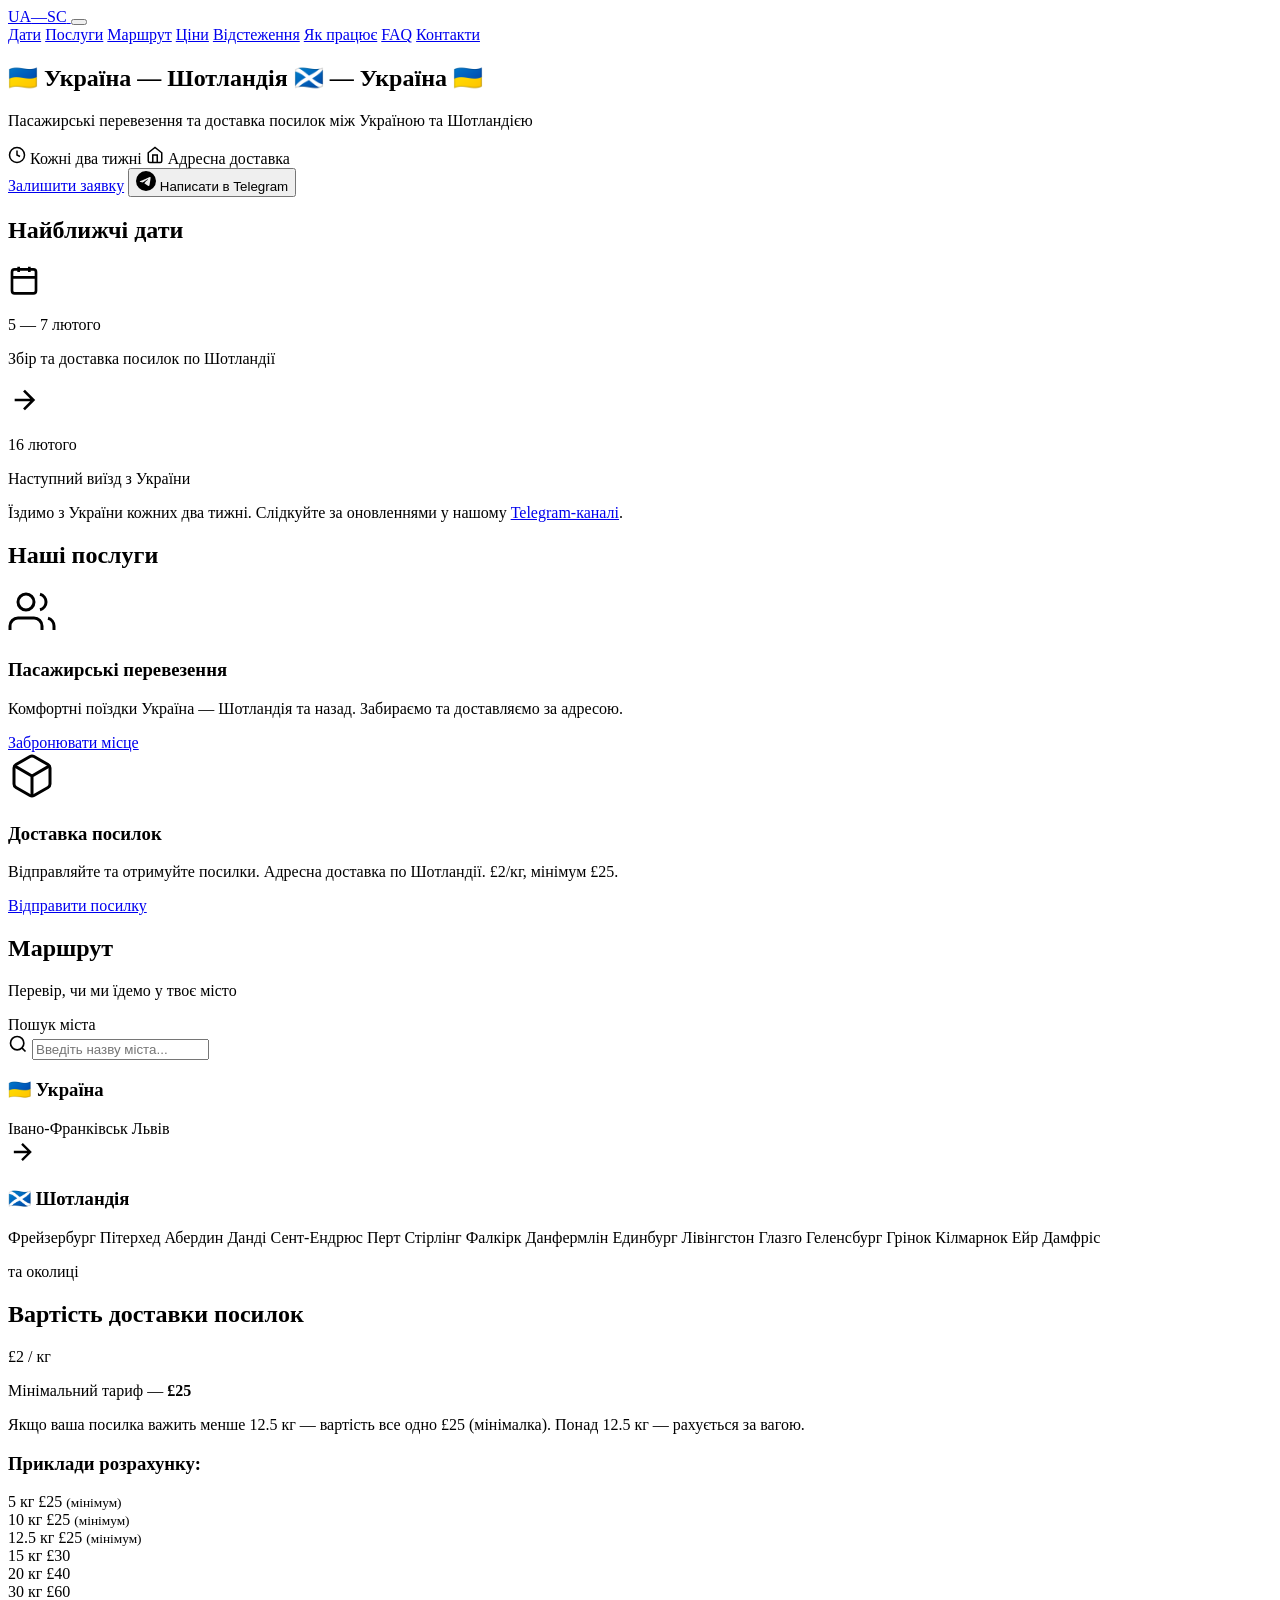
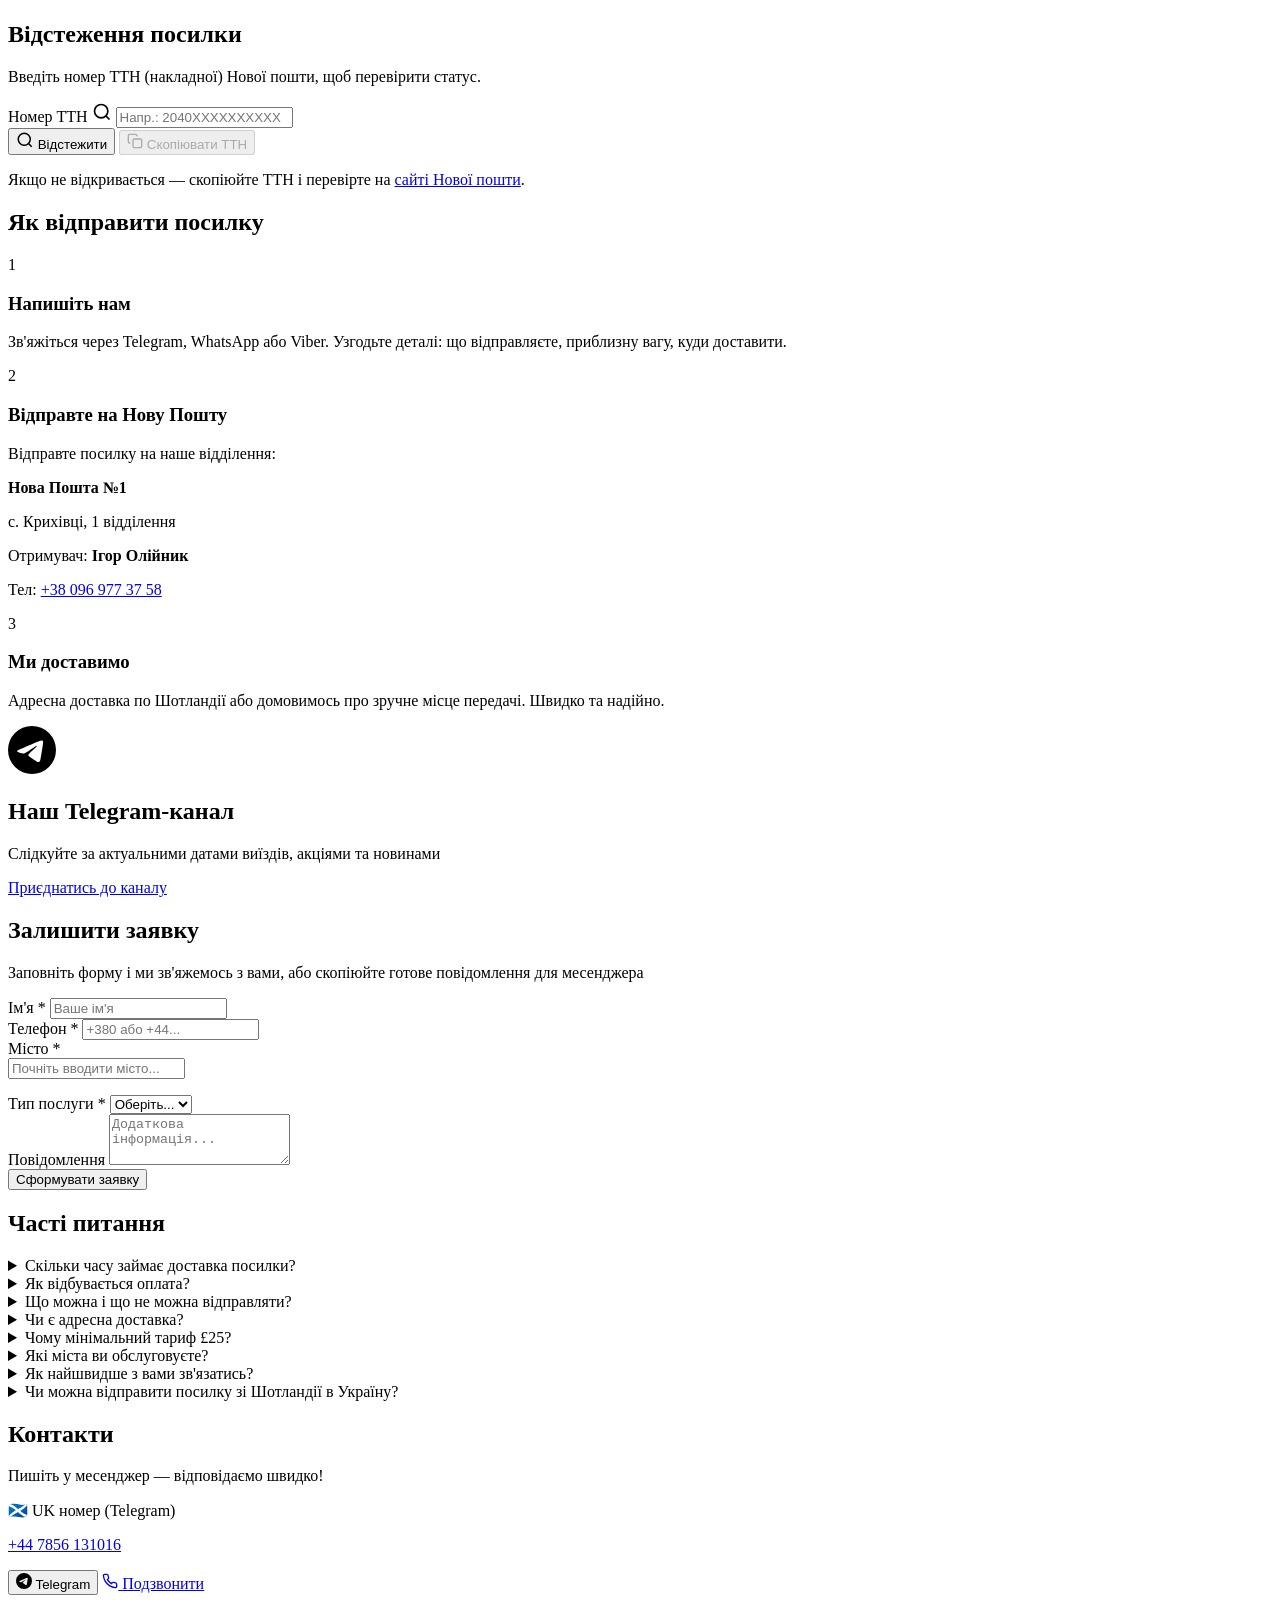
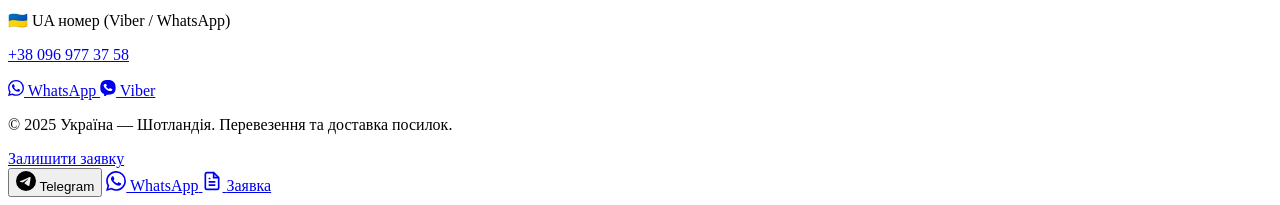
==== index.html @ 239f9739 "Update print statement from 'Hello' to 'Goodbye'" ====
<!DOCTYPE html>
<html lang="uk">
<head>
  <meta charset="UTF-8">
  <meta name="viewport" content="width=device-width, initial-scale=1.0">
  <title>Україна — Шотландія — Україна | Пасажирські перевезення та доставка посилок</title>
  <meta name="description" content="Пасажирські перевезення та доставка посилок Україна — Шотландія — Україна. Їздимо кожні два тижні. Адресна доставка. £2/кг.">
  <meta property="og:title" content="Україна — Шотландія — Україна | Перевезення та посилки">
  <meta property="og:description" content="Пасажирські перевезення та доставка посилок між Україною та Шотландією. Їздимо кожні два тижні.">
  <meta property="og:type" content="website">
  <meta property="og:locale" content="uk_UA">
  <link rel="stylesheet" href="style.css">
</head>
<body>

  <!-- ========== HEADER ========== -->
  <header class="header" id="header">
    <div class="container header__inner">
      <a href="#" class="header__logo" aria-label="На головну">
        <span class="logo-ua">UA</span><span class="logo-divider">—</span><span class="logo-sc">SC</span>
      </a>
      <button class="burger" id="burger" aria-label="Відкрити меню" aria-expanded="false">
        <span></span><span></span><span></span>
      </button>
      <nav class="header__nav" id="nav" aria-label="Головна навігація">
        <a href="#dates" class="nav-link">Дати</a>
        <a href="#services" class="nav-link">Послуги</a>
        <a href="#route" class="nav-link">Маршрут</a>
        <a href="#pricing" class="nav-link">Ціни</a>
        <a href="#tracking" class="nav-link">Відстеження</a>
        <a href="#how-it-works" class="nav-link">Як працює</a>
        <a href="#faq" class="nav-link">FAQ</a>
        <a href="#contacts" class="nav-link">Контакти</a>
      </nav>
    </div>
  </header>

  <main>
    <!-- ========== HERO ========== -->
    <section class="hero" id="hero">
      <div class="hero__bg-decor" aria-hidden="true"></div>
      <div class="container hero__inner">
        <h1 class="hero__title">
          <span class="flag-ua">&#127482;&#127462;</span> Україна —
          Шотландія <span class="flag-sc">&#127988;&#917607;&#917602;&#917619;&#917603;&#917620;&#917631;</span> —
          Україна <span class="flag-ua">&#127482;&#127462;</span>
        </h1>
        <p class="hero__subtitle">Пасажирські перевезення та доставка посилок між Україною та Шотландією</p>
        <div class="hero__badges">
          <span class="badge">
            <svg class="badge__icon" viewBox="0 0 24 24" width="18" height="18" fill="none" stroke="currentColor" stroke-width="2"><circle cx="12" cy="12" r="10"/><path d="M12 6v6l4 2"/></svg>
            Кожні два тижні
          </span>
          <span class="badge">
            <svg class="badge__icon" viewBox="0 0 24 24" width="18" height="18" fill="none" stroke="currentColor" stroke-width="2"><path d="M3 9l9-7 9 7v11a2 2 0 01-2 2H5a2 2 0 01-2-2z"/><path d="M9 22V12h6v10"/></svg>
            Адресна доставка
          </span>
        </div>
        <div class="hero__cta">
          <a href="#contact-form" class="btn btn--primary">Залишити заявку</a>
          <button class="btn btn--secondary" id="hero-telegram-btn" aria-label="Написати в Telegram">
            <svg viewBox="0 0 24 24" width="20" height="20" fill="currentColor"><path d="M11.944 0A12 12 0 000 12a12 12 0 0012 12 12 12 0 0012-12A12 12 0 0012 0h-.056zm4.962 7.224c.1-.002.321.023.465.14a.506.506 0 01.171.325c.016.093.036.306.02.472-.18 1.898-.962 6.502-1.36 8.627-.168.9-.499 1.201-.82 1.23-.696.065-1.225-.46-1.9-.902-1.056-.693-1.653-1.124-2.678-1.8-1.185-.78-.417-1.21.258-1.91.177-.184 3.247-2.977 3.307-3.23.007-.032.014-.15-.056-.212s-.174-.041-.249-.024c-.106.024-1.793 1.14-5.061 3.345-.479.33-.913.49-1.302.48-.428-.008-1.252-.241-1.865-.44-.752-.245-1.349-.374-1.297-.789.027-.216.325-.437.893-.663 3.498-1.524 5.83-2.529 6.998-3.014 3.332-1.386 4.025-1.627 4.476-1.635z"/></svg>
            Написати в Telegram
          </button>
        </div>
      </div>
    </section>

    <!-- ========== DATES ========== -->
    <section class="section dates" id="dates">
      <div class="container">
        <h2 class="section__title">Найближчі дати</h2>
        <div class="dates__grid">
          <div class="date-card date-card--accent">
            <div class="date-card__icon" aria-hidden="true">
              <svg viewBox="0 0 24 24" width="32" height="32" fill="none" stroke="currentColor" stroke-width="2"><rect x="3" y="4" width="18" height="18" rx="2"/><path d="M16 2v4M8 2v4M3 10h18"/></svg>
            </div>
            <p class="date-card__date">5 — 7 лютого</p>
            <p class="date-card__desc">Збір та доставка посилок по Шотландії</p>
          </div>
          <div class="date-card">
            <div class="date-card__icon" aria-hidden="true">
              <svg viewBox="0 0 24 24" width="32" height="32" fill="none" stroke="currentColor" stroke-width="2"><path d="M5 12h14M12 5l7 7-7 7"/></svg>
            </div>
            <p class="date-card__date">16 лютого</p>
            <p class="date-card__desc">Наступний виїзд з України</p>
          </div>
        </div>
        <p class="dates__note">Їздимо з України кожних два тижні. Слідкуйте за оновленнями у нашому <a href="https://t.me/+_nyDM-G5zQJlZDQ0" target="_blank" rel="noopener">Telegram-каналі</a>.</p>
      </div>
    </section>

    <!-- ========== SERVICES ========== -->
    <section class="section services" id="services">
      <div class="container">
        <h2 class="section__title">Наші послуги</h2>
        <div class="services__grid">
          <div class="service-card">
            <div class="service-card__icon" aria-hidden="true">
              <svg viewBox="0 0 24 24" width="48" height="48" fill="none" stroke="currentColor" stroke-width="1.5"><path d="M17 21v-2a4 4 0 00-4-4H5a4 4 0 00-4 4v2"/><circle cx="9" cy="7" r="4"/><path d="M23 21v-2a4 4 0 00-3-3.87M16 3.13a4 4 0 010 7.75"/></svg>
            </div>
            <h3 class="service-card__title">Пасажирські перевезення</h3>
            <p class="service-card__text">Комфортні поїздки Україна — Шотландія та назад. Забираємо та доставляємо за адресою.</p>
            <a href="#contact-form" class="btn btn--outline btn--small">Забронювати місце</a>
          </div>
          <div class="service-card">
            <div class="service-card__icon" aria-hidden="true">
              <svg viewBox="0 0 24 24" width="48" height="48" fill="none" stroke="currentColor" stroke-width="1.5"><path d="M21 16V8a2 2 0 00-1-1.73l-7-4a2 2 0 00-2 0l-7 4A2 2 0 003 8v8a2 2 0 001 1.73l7 4a2 2 0 002 0l7-4A2 2 0 0021 16z"/><path d="M3.27 6.96L12 12.01l8.73-5.05M12 22.08V12"/></svg>
            </div>
            <h3 class="service-card__title">Доставка посилок</h3>
            <p class="service-card__text">Відправляйте та отримуйте посилки. Адресна доставка по Шотландії. £2/кг, мінімум £25.</p>
            <a href="#contact-form" class="btn btn--outline btn--small">Відправити посилку</a>
          </div>
        </div>
      </div>
    </section>

    <!-- ========== ROUTE ========== -->
    <section class="section route" id="route">
      <div class="container">
        <h2 class="section__title">Маршрут</h2>
        <p class="section__subtitle">Перевір, чи ми їдемо у твоє місто</p>

        <div class="route__search">
          <label for="city-search" class="sr-only">Пошук міста</label>
          <div class="search-input-wrap">
            <svg class="search-icon" viewBox="0 0 24 24" width="20" height="20" fill="none" stroke="currentColor" stroke-width="2"><circle cx="11" cy="11" r="8"/><path d="M21 21l-4.35-4.35"/></svg>
            <input type="text" id="city-search" class="search-input" placeholder="Введіть назву міста..." autocomplete="off">
          </div>
          <p class="route__search-result" id="search-result" aria-live="polite"></p>
        </div>

        <div class="route__map">
          <div class="route__line" aria-hidden="true"></div>
          <div class="route__section">
            <h3 class="route__section-title">
              <span class="flag-ua">&#127482;&#127462;</span> Україна
            </h3>
            <div class="route__cities" id="cities-ua">
              <span class="city-tag" data-city="Івано-Франківськ">Івано-Франківськ</span>
              <span class="city-tag" data-city="Львів">Львів</span>
            </div>
          </div>
          <div class="route__arrow" aria-hidden="true">
            <svg viewBox="0 0 24 24" width="28" height="28" fill="none" stroke="currentColor" stroke-width="2"><path d="M5 12h14M12 5l7 7-7 7"/></svg>
          </div>
          <div class="route__section">
            <h3 class="route__section-title">
              <span class="flag-sc">&#127988;&#917607;&#917602;&#917619;&#917603;&#917620;&#917631;</span> Шотландія
            </h3>
            <div class="route__cities" id="cities-sc">
              <span class="city-tag" data-city="Фрейзербург">Фрейзербург</span>
              <span class="city-tag" data-city="Пітерхед">Пітерхед</span>
              <span class="city-tag" data-city="Абердин">Абердин</span>
              <span class="city-tag" data-city="Данді">Данді</span>
              <span class="city-tag" data-city="Сент-Ендрюс">Сент-Ендрюс</span>
              <span class="city-tag" data-city="Перт">Перт</span>
              <span class="city-tag" data-city="Стірлінг">Стірлінг</span>
              <span class="city-tag" data-city="Фалкірк">Фалкірк</span>
              <span class="city-tag" data-city="Данфермлін">Данфермлін</span>
              <span class="city-tag" data-city="Единбург">Единбург</span>
              <span class="city-tag" data-city="Лівінгстон">Лівінгстон</span>
              <span class="city-tag" data-city="Глазго">Глазго</span>
              <span class="city-tag" data-city="Геленсбург">Геленсбург</span>
              <span class="city-tag" data-city="Грінок">Грінок</span>
              <span class="city-tag" data-city="Кілмарнок">Кілмарнок</span>
              <span class="city-tag" data-city="Ейр">Ейр</span>
              <span class="city-tag" data-city="Дамфріс">Дамфріс</span>
            </div>
            <p class="route__note">та околиці</p>
          </div>
        </div>
      </div>
    </section>

    <!-- ========== PRICING ========== -->
    <section class="section pricing" id="pricing">
      <div class="container">
        <h2 class="section__title">Вартість доставки посилок</h2>
        <div class="pricing__card">
          <div class="pricing__main">
            <span class="pricing__value">£2</span>
            <span class="pricing__unit">/ кг</span>
          </div>
          <p class="pricing__min">Мінімальний тариф — <strong>£25</strong></p>
          <p class="pricing__explain">Якщо ваша посилка важить менше 12.5 кг — вартість все одно £25 (мінімалка). Понад 12.5 кг — рахується за вагою.</p>
          <div class="pricing__examples">
            <h3 class="pricing__examples-title">Приклади розрахунку:</h3>
            <div class="pricing__example">
              <span>5 кг</span>
              <span class="pricing__example-price">£25 <small>(мінімум)</small></span>
            </div>
            <div class="pricing__example">
              <span>10 кг</span>
              <span class="pricing__example-price">£25 <small>(мінімум)</small></span>
            </div>
            <div class="pricing__example">
              <span>12.5 кг</span>
              <span class="pricing__example-price">£25 <small>(мінімум)</small></span>
            </div>
            <div class="pricing__example">
              <span>15 кг</span>
              <span class="pricing__example-price">£30</span>
            </div>
            <div class="pricing__example">
              <span>20 кг</span>
              <span class="pricing__example-price">£40</span>
            </div>
            <div class="pricing__example">
              <span>30 кг</span>
              <span class="pricing__example-price">£60</span>
            </div>
          </div>
        </div>
      </div>
    </section>

    <!-- ========== TRACKING ========== -->
    <section class="section tracking" id="tracking">
      <div class="container">
        <h2 class="section__title">Відстеження посилки</h2>
        <p class="section__subtitle">Введіть номер ТТН (накладної) Нової пошти, щоб перевірити статус.</p>
        <div class="tracking-card">
          <div class="tracking-input-wrap">
            <label for="tracking-input" class="sr-only">Номер ТТН</label>
            <svg class="tracking-input-icon" viewBox="0 0 24 24" width="20" height="20" fill="none" stroke="currentColor" stroke-width="2"><circle cx="11" cy="11" r="8"/><path d="M21 21l-4.35-4.35"/></svg>
            <input type="text" id="tracking-input" class="tracking-input" placeholder="Напр.: 2040XXXXXXXXXX" autocomplete="off" inputmode="numeric">
          </div>
          <div class="tracking-actions">
            <button class="btn btn--primary" id="tracking-btn">
              <svg viewBox="0 0 24 24" width="18" height="18" fill="none" stroke="currentColor" stroke-width="2"><circle cx="11" cy="11" r="8"/><path d="M21 21l-4.35-4.35"/></svg>
              Відстежити
            </button>
            <button class="btn btn--secondary" id="tracking-copy-btn" disabled>
              <svg viewBox="0 0 24 24" width="16" height="16" fill="none" stroke="currentColor" stroke-width="2"><rect x="9" y="9" width="13" height="13" rx="2"/><path d="M5 15H4a2 2 0 01-2-2V4a2 2 0 012-2h9a2 2 0 012 2v1"/></svg>
              Скопіювати ТТН
            </button>
          </div>
          <p class="tracking-note">Якщо не відкривається — скопіюйте ТТН і перевірте на <a href="https://novaposhta.ua/tracking" target="_blank" rel="noopener">сайті Нової пошти</a>.</p>
        </div>
      </div>
    </section>

    <!-- ========== HOW IT WORKS ========== -->
    <section class="section how-it-works" id="how-it-works">
      <div class="container">
        <h2 class="section__title">Як відправити посилку</h2>
        <div class="steps">
          <div class="step">
            <div class="step__number" aria-hidden="true">1</div>
            <div class="step__content">
              <h3 class="step__title">Напишіть нам</h3>
              <p class="step__text">Зв'яжіться через Telegram, WhatsApp або Viber. Узгодьте деталі: що відправляєте, приблизну вагу, куди доставити.</p>
            </div>
          </div>
          <div class="step">
            <div class="step__number" aria-hidden="true">2</div>
            <div class="step__content">
              <h3 class="step__title">Відправте на Нову Пошту</h3>
              <p class="step__text">Відправте посилку на наше відділення:</p>
              <div class="np-card">
                <p><strong>Нова Пошта №1</strong></p>
                <p>с. Крихівці, 1 відділення</p>
                <p>Отримувач: <strong>Ігор Олійник</strong></p>
                <p>Тел: <a href="tel:+380969773758">+38 096 977 37 58</a></p>
              </div>
            </div>
          </div>
          <div class="step">
            <div class="step__number" aria-hidden="true">3</div>
            <div class="step__content">
              <h3 class="step__title">Ми доставимо</h3>
              <p class="step__text">Адресна доставка по Шотландії або домовимось про зручне місце передачі. Швидко та надійно.</p>
            </div>
          </div>
        </div>
      </div>
    </section>

    <!-- ========== TELEGRAM CHANNEL ========== -->
    <section class="section tg-channel" id="tg-channel">
      <div class="container">
        <div class="tg-channel__card">
          <svg viewBox="0 0 24 24" width="48" height="48" fill="currentColor" class="tg-channel__icon"><path d="M11.944 0A12 12 0 000 12a12 12 0 0012 12 12 12 0 0012-12A12 12 0 0012 0h-.056zm4.962 7.224c.1-.002.321.023.465.14a.506.506 0 01.171.325c.016.093.036.306.02.472-.18 1.898-.962 6.502-1.36 8.627-.168.9-.499 1.201-.82 1.23-.696.065-1.225-.46-1.9-.902-1.056-.693-1.653-1.124-2.678-1.8-1.185-.78-.417-1.21.258-1.91.177-.184 3.247-2.977 3.307-3.23.007-.032.014-.15-.056-.212s-.174-.041-.249-.024c-.106.024-1.793 1.14-5.061 3.345-.479.33-.913.49-1.302.48-.428-.008-1.252-.241-1.865-.44-.752-.245-1.349-.374-1.297-.789.027-.216.325-.437.893-.663 3.498-1.524 5.83-2.529 6.998-3.014 3.332-1.386 4.025-1.627 4.476-1.635z"/></svg>
          <h2 class="tg-channel__title">Наш Telegram-канал</h2>
          <p class="tg-channel__text">Слідкуйте за актуальними датами виїздів, акціями та новинами</p>
          <a href="https://t.me/+_nyDM-G5zQJlZDQ0" target="_blank" rel="noopener" class="btn btn--primary">
            Приєднатись до каналу
          </a>
        </div>
      </div>
    </section>

    <!-- ========== CONTACT FORM ========== -->
    <section class="section contact-form-section" id="contact-form">
      <div class="container">
        <h2 class="section__title">Залишити заявку</h2>
        <p class="section__subtitle">Заповніть форму і ми зв'яжемось з вами, або скопіюйте готове повідомлення для месенджера</p>
        <form class="form" id="application-form" novalidate>
          <div class="form__group">
            <label for="form-name" class="form__label">Ім'я <span class="req">*</span></label>
            <input type="text" id="form-name" name="name" class="form__input" required placeholder="Ваше ім'я">
          </div>
          <div class="form__group">
            <label for="form-phone" class="form__label">Телефон <span class="req">*</span></label>
            <input type="tel" id="form-phone" name="phone" class="form__input" required placeholder="+380 або +44..." minlength="8">
          </div>
          <div class="form__group">
            <label for="form-city" class="form__label">Місто <span class="req">*</span></label>
            <div class="autocomplete-wrap">
              <input type="text" id="form-city" name="city" class="form__input" required placeholder="Почніть вводити місто..." autocomplete="off">
              <ul class="autocomplete-list" id="city-autocomplete" role="listbox"></ul>
            </div>
          </div>
          <div class="form__group">
            <label for="form-type" class="form__label">Тип послуги <span class="req">*</span></label>
            <select id="form-type" name="type" class="form__input form__select" required>
              <option value="">Оберіть...</option>
              <option value="passenger">Пасажир</option>
              <option value="parcel">Посилка</option>
            </select>
          </div>
          <div class="form__group form__group--weight" id="weight-group" hidden>
            <label for="form-weight" class="form__label">Орієнтовна вага (кг) <span class="req">*</span></label>
            <input type="number" id="form-weight" name="weight" class="form__input" placeholder="напр. 10" min="0.1" step="0.1">
          </div>
          <div class="form__group form__group--full">
            <label for="form-message" class="form__label">Повідомлення</label>
            <textarea id="form-message" name="message" class="form__input form__textarea" rows="3" placeholder="Додаткова інформація..."></textarea>
          </div>
          <button type="submit" class="btn btn--primary btn--full">Сформувати заявку</button>
        </form>
      </div>
    </section>

    <!-- ========== FAQ ========== -->
    <section class="section faq" id="faq">
      <div class="container">
        <h2 class="section__title">Часті питання</h2>
        <div class="faq__list">
          <details class="faq__item">
            <summary class="faq__question">Скільки часу займає доставка посилки?</summary>
            <p class="faq__answer">Зазвичай 3–5 днів з моменту виїзду з України. Точні терміни залежать від маршруту та логістики. Слідкуйте за датами виїздів у нашому Telegram-каналі.</p>
          </details>
          <details class="faq__item">
            <summary class="faq__question">Як відбувається оплата?</summary>
            <p class="faq__answer">Оплата при отриманні посилки або за домовленістю. Приймаємо готівку (£ або ₴) та переказ на карту. Деталі обговорюються індивідуально.</p>
          </details>
          <details class="faq__item">
            <summary class="faq__question">Що можна і що не можна відправляти?</summary>
            <p class="faq__answer">Можна: одяг, продукти (крім швидкопсувних), техніку, документи, ліки (з рецептом), побутові речі. Не можна: рідини у великих об'ємах, небезпечні речовини, зброю, нелегальні товари.</p>
          </details>
          <details class="faq__item">
            <summary class="faq__question">Чи є адресна доставка?</summary>
            <p class="faq__answer">Так! Доставляємо посилки за адресою по всій Шотландії відповідно до нашого маршруту. Також можемо домовитись про зручне місце передачі.</p>
          </details>
          <details class="faq__item">
            <summary class="faq__question">Чому мінімальний тариф £25?</summary>
            <p class="faq__answer">Мінімальний тариф £25 покриває базові витрати на перевезення незалежно від ваги. Якщо ваша посилка важить понад 12.5 кг — ціна рахується за вагою (£2/кг), і мінімалка вже не діє.</p>
          </details>
          <details class="faq__item">
            <summary class="faq__question">Які міста ви обслуговуєте?</summary>
            <p class="faq__answer">В Україні: Івано-Франківськ, Львів. В Шотландії: від Фрейзербурга та Абердина до Глазго, Единбурга, Дамфріса та околиць. Повний список — у розділі "Маршрут" вище.</p>
          </details>
          <details class="faq__item">
            <summary class="faq__question">Як найшвидше з вами зв'язатись?</summary>
            <p class="faq__answer">Найшвидше — написати в Telegram або WhatsApp. Ми відповідаємо протягом кількох годин, зазвичай значно швидше. Номери вказані у розділі "Контакти".</p>
          </details>
          <details class="faq__item">
            <summary class="faq__question">Чи можна відправити посилку зі Шотландії в Україну?</summary>
            <p class="faq__answer">Так, ми возимо посилки в обидва напрямки: Україна → Шотландія та Шотландія → Україна. Тарифи однакові.</p>
          </details>
        </div>
      </div>
    </section>

    <!-- ========== CONTACTS ========== -->
    <section class="section contacts" id="contacts">
      <div class="container">
        <h2 class="section__title">Контакти</h2>
        <p class="contacts__note">Пишіть у месенджер — відповідаємо швидко!</p>
        <div class="contacts__grid">
          <div class="contact-card">
            <p class="contact-card__label">&#127988;&#917607;&#917602;&#917619;&#917603;&#917620;&#917631; UK номер (Telegram)</p>
            <p class="contact-card__value"><a href="tel:+447856131016">+44 7856 131016</a></p>
            <div class="contact-card__actions">
              <button class="btn btn--small btn--primary" id="contact-tg-btn" aria-label="Написати в Telegram UK">
                <svg viewBox="0 0 24 24" width="16" height="16" fill="currentColor"><path d="M11.944 0A12 12 0 000 12a12 12 0 0012 12 12 12 0 0012-12A12 12 0 0012 0h-.056zm4.962 7.224c.1-.002.321.023.465.14a.506.506 0 01.171.325c.016.093.036.306.02.472-.18 1.898-.962 6.502-1.36 8.627-.168.9-.499 1.201-.82 1.23-.696.065-1.225-.46-1.9-.902-1.056-.693-1.653-1.124-2.678-1.8-1.185-.78-.417-1.21.258-1.91.177-.184 3.247-2.977 3.307-3.23.007-.032.014-.15-.056-.212s-.174-.041-.249-.024c-.106.024-1.793 1.14-5.061 3.345-.479.33-.913.49-1.302.48-.428-.008-1.252-.241-1.865-.44-.752-.245-1.349-.374-1.297-.789.027-.216.325-.437.893-.663 3.498-1.524 5.83-2.529 6.998-3.014 3.332-1.386 4.025-1.627 4.476-1.635z"/></svg>
                Telegram
              </button>
              <a href="tel:+447856131016" class="btn btn--small btn--outline" aria-label="Подзвонити на UK номер">
                <svg viewBox="0 0 24 24" width="16" height="16" fill="none" stroke="currentColor" stroke-width="2"><path d="M22 16.92v3a2 2 0 01-2.18 2 19.79 19.79 0 01-8.63-3.07 19.5 19.5 0 01-6-6 19.79 19.79 0 01-3.07-8.67A2 2 0 014.11 2h3a2 2 0 012 1.72c.127.96.361 1.903.7 2.81a2 2 0 01-.45 2.11L8.09 9.91a16 16 0 006 6l1.27-1.27a2 2 0 012.11-.45c.907.339 1.85.573 2.81.7A2 2 0 0122 16.92z"/></svg>
                Подзвонити
              </a>
            </div>
          </div>
          <div class="contact-card">
            <p class="contact-card__label">&#127482;&#127462; UA номер (Viber / WhatsApp)</p>
            <p class="contact-card__value"><a href="tel:+380969773758">+38 096 977 37 58</a></p>
            <div class="contact-card__actions">
              <a href="https://wa.me/380969773758" target="_blank" rel="noopener" class="btn btn--small btn--whatsapp" aria-label="Написати в WhatsApp">
                <svg viewBox="0 0 24 24" width="16" height="16" fill="currentColor"><path d="M17.472 14.382c-.297-.149-1.758-.867-2.03-.967-.273-.099-.471-.148-.67.15-.197.297-.767.966-.94 1.164-.173.199-.347.223-.644.075-.297-.15-1.255-.463-2.39-1.475-.883-.788-1.48-1.761-1.653-2.059-.173-.297-.018-.458.13-.606.134-.133.298-.347.446-.52.149-.174.198-.298.298-.497.099-.198.05-.371-.025-.52-.075-.149-.669-1.612-.916-2.207-.242-.579-.487-.5-.669-.51-.173-.008-.371-.01-.57-.01-.198 0-.52.074-.792.372-.272.297-1.04 1.016-1.04 2.479 0 1.462 1.065 2.875 1.213 3.074.149.198 2.096 3.2 5.077 4.487.709.306 1.262.489 1.694.625.712.227 1.36.195 1.871.118.571-.085 1.758-.719 2.006-1.413.248-.694.248-1.289.173-1.413-.074-.124-.272-.198-.57-.347m-5.421 7.403h-.004a9.87 9.87 0 01-5.031-1.378l-.361-.214-3.741.982.998-3.648-.235-.374a9.86 9.86 0 01-1.51-5.26c.001-5.45 4.436-9.884 9.888-9.884 2.64 0 5.122 1.03 6.988 2.898a9.825 9.825 0 012.893 6.994c-.003 5.45-4.437 9.884-9.885 9.884m8.413-18.297A11.815 11.815 0 0012.05 0C5.495 0 .16 5.335.157 11.892c0 2.096.547 4.142 1.588 5.945L.057 24l6.305-1.654a11.882 11.882 0 005.683 1.448h.005c6.554 0 11.89-5.335 11.893-11.893a11.821 11.821 0 00-3.48-8.413z"/></svg>
                WhatsApp
              </a>
              <a href="viber://chat?number=%2B380969773758" class="btn btn--small btn--viber" aria-label="Написати в Viber">
                <svg viewBox="0 0 24 24" width="16" height="16" fill="currentColor"><path d="M11.4 0C9.473.028 5.333.344 3.02 2.467 1.302 4.187.541 6.826.453 10.096c-.088 3.27-.198 9.404 5.737 11.046l.007.001v2.555s-.037.975.606 1.174c.777.242 1.234-.5 1.976-1.298.407-.437.968-1.08 1.392-1.57 3.837.323 6.786-.415 7.124-.528.78-.26 5.19-.818 5.907-6.68.74-6.036-.36-9.835-2.34-11.568l-.002-.002C19.558.876 15.27-.016 11.4 0zM7.734 5.61a1.727 1.727 0 011.219.442l.006.005c.374.377.726.775 1.054 1.192.336.43.372.86.06 1.26l-.727.74c-.327.337-.26.672-.06.982 0 0 .654 1.137 1.525 1.955.87.818 1.807 1.285 1.807 1.285.31.2.643.268.98-.06 0 0 .47-.512.94-1.035.267-.298.605-.355 1.024-.163 0 0 1.164.543 1.738.855.574.312 1.068.571 1.14.735.096.248.096 1.17-.465 1.822-.385.38-.833.664-1.32.833-.27.108-.596.188-.95.214-1.143.084-2.69-.326-4.552-1.458-1.31-.778-2.373-1.76-3.2-2.583-.448-.453-.835-.905-1.166-1.34-.698-.94-1.156-1.858-1.255-2.736-.063-.497.025-.954.27-1.371.262-.36.615-.605.97-.81.24-.14.506-.224.756-.224l.205.01z"/></svg>
                Viber
              </a>
            </div>
          </div>
        </div>
      </div>
    </section>
  </main>

  <!-- ========== FOOTER ========== -->
  <footer class="footer">
    <div class="container footer__inner">
      <p class="footer__copy">&copy; 2025 Україна — Шотландія. Перевезення та доставка посилок.</p>
      <div class="footer__cta">
        <a href="#contact-form" class="btn btn--small btn--primary">Залишити заявку</a>
      </div>
    </div>
  </footer>

  <!-- ========== STICKY MOBILE BAR ========== -->
  <div class="sticky-bar" id="sticky-bar">
    <button class="sticky-bar__btn sticky-bar__btn--tg" id="sticky-tg-btn" aria-label="Telegram">
      <svg viewBox="0 0 24 24" width="20" height="20" fill="currentColor"><path d="M11.944 0A12 12 0 000 12a12 12 0 0012 12 12 12 0 0012-12A12 12 0 0012 0h-.056zm4.962 7.224c.1-.002.321.023.465.14a.506.506 0 01.171.325c.016.093.036.306.02.472-.18 1.898-.962 6.502-1.36 8.627-.168.9-.499 1.201-.82 1.23-.696.065-1.225-.46-1.9-.902-1.056-.693-1.653-1.124-2.678-1.8-1.185-.78-.417-1.21.258-1.91.177-.184 3.247-2.977 3.307-3.23.007-.032.014-.15-.056-.212s-.174-.041-.249-.024c-.106.024-1.793 1.14-5.061 3.345-.479.33-.913.49-1.302.48-.428-.008-1.252-.241-1.865-.44-.752-.245-1.349-.374-1.297-.789.027-.216.325-.437.893-.663 3.498-1.524 5.83-2.529 6.998-3.014 3.332-1.386 4.025-1.627 4.476-1.635z"/></svg>
      <span>Telegram</span>
    </button>
    <a href="https://wa.me/380969773758" target="_blank" rel="noopener" class="sticky-bar__btn sticky-bar__btn--wa" aria-label="WhatsApp">
      <svg viewBox="0 0 24 24" width="20" height="20" fill="currentColor"><path d="M17.472 14.382c-.297-.149-1.758-.867-2.03-.967-.273-.099-.471-.148-.67.15-.197.297-.767.966-.94 1.164-.173.199-.347.223-.644.075-.297-.15-1.255-.463-2.39-1.475-.883-.788-1.48-1.761-1.653-2.059-.173-.297-.018-.458.13-.606.134-.133.298-.347.446-.52.149-.174.198-.298.298-.497.099-.198.05-.371-.025-.52-.075-.149-.669-1.612-.916-2.207-.242-.579-.487-.5-.669-.51-.173-.008-.371-.01-.57-.01-.198 0-.52.074-.792.372-.272.297-1.04 1.016-1.04 2.479 0 1.462 1.065 2.875 1.213 3.074.149.198 2.096 3.2 5.077 4.487.709.306 1.262.489 1.694.625.712.227 1.36.195 1.871.118.571-.085 1.758-.719 2.006-1.413.248-.694.248-1.289.173-1.413-.074-.124-.272-.198-.57-.347m-5.421 7.403h-.004a9.87 9.87 0 01-5.031-1.378l-.361-.214-3.741.982.998-3.648-.235-.374a9.86 9.86 0 01-1.51-5.26c.001-5.45 4.436-9.884 9.888-9.884 2.64 0 5.122 1.03 6.988 2.898a9.825 9.825 0 012.893 6.994c-.003 5.45-4.437 9.884-9.885 9.884m8.413-18.297A11.815 11.815 0 0012.05 0C5.495 0 .16 5.335.157 11.892c0 2.096.547 4.142 1.588 5.945L.057 24l6.305-1.654a11.882 11.882 0 005.683 1.448h.005c6.554 0 11.89-5.335 11.893-11.893a11.821 11.821 0 00-3.48-8.413z"/></svg>
      <span>WhatsApp</span>
    </a>
    <a href="#contact-form" class="sticky-bar__btn sticky-bar__btn--form" aria-label="Залишити заявку">
      <svg viewBox="0 0 24 24" width="20" height="20" fill="none" stroke="currentColor" stroke-width="2"><path d="M14 2H6a2 2 0 00-2 2v16a2 2 0 002 2h12a2 2 0 002-2V8z"/><path d="M14 2v6h6M16 13H8M16 17H8M10 9H8"/></svg>
      <span>Заявка</span>
    </a>
  </div>

  <!-- ========== TOAST ========== -->
  <div class="toast" id="toast" role="alert" aria-live="assertive"></div>

  <!-- ========== MODAL ========== -->
  <div class="modal-overlay" id="modal-overlay" hidden>
    <div class="modal" role="dialog" aria-modal="true" aria-labelledby="modal-title">
      <button class="modal__close" id="modal-close" aria-label="Закрити">&times;</button>
      <h3 class="modal__title" id="modal-title">Ваша заявка готова!</h3>
      <p class="modal__subtitle">Скопіюйте текст і відправте нам у месенджер:</p>
      <div class="modal__message" id="modal-message"></div>
      <div class="modal__actions">
        <button class="btn btn--primary" id="modal-copy-btn">
          <svg viewBox="0 0 24 24" width="16" height="16" fill="none" stroke="currentColor" stroke-width="2"><rect x="9" y="9" width="13" height="13" rx="2"/><path d="M5 15H4a2 2 0 01-2-2V4a2 2 0 012-2h9a2 2 0 012 2v1"/></svg>
          Скопіювати повідомлення
        </button>
        <a href="#" class="btn btn--small btn--primary" id="modal-tg-link" target="_blank" rel="noopener">Відкрити Telegram</a>
        <a href="#" class="btn btn--small btn--whatsapp" id="modal-wa-link" target="_blank" rel="noopener">Відкрити WhatsApp</a>
      </div>
    </div>
  </div>

  <script src="app.js"></script>
</body>
</html>
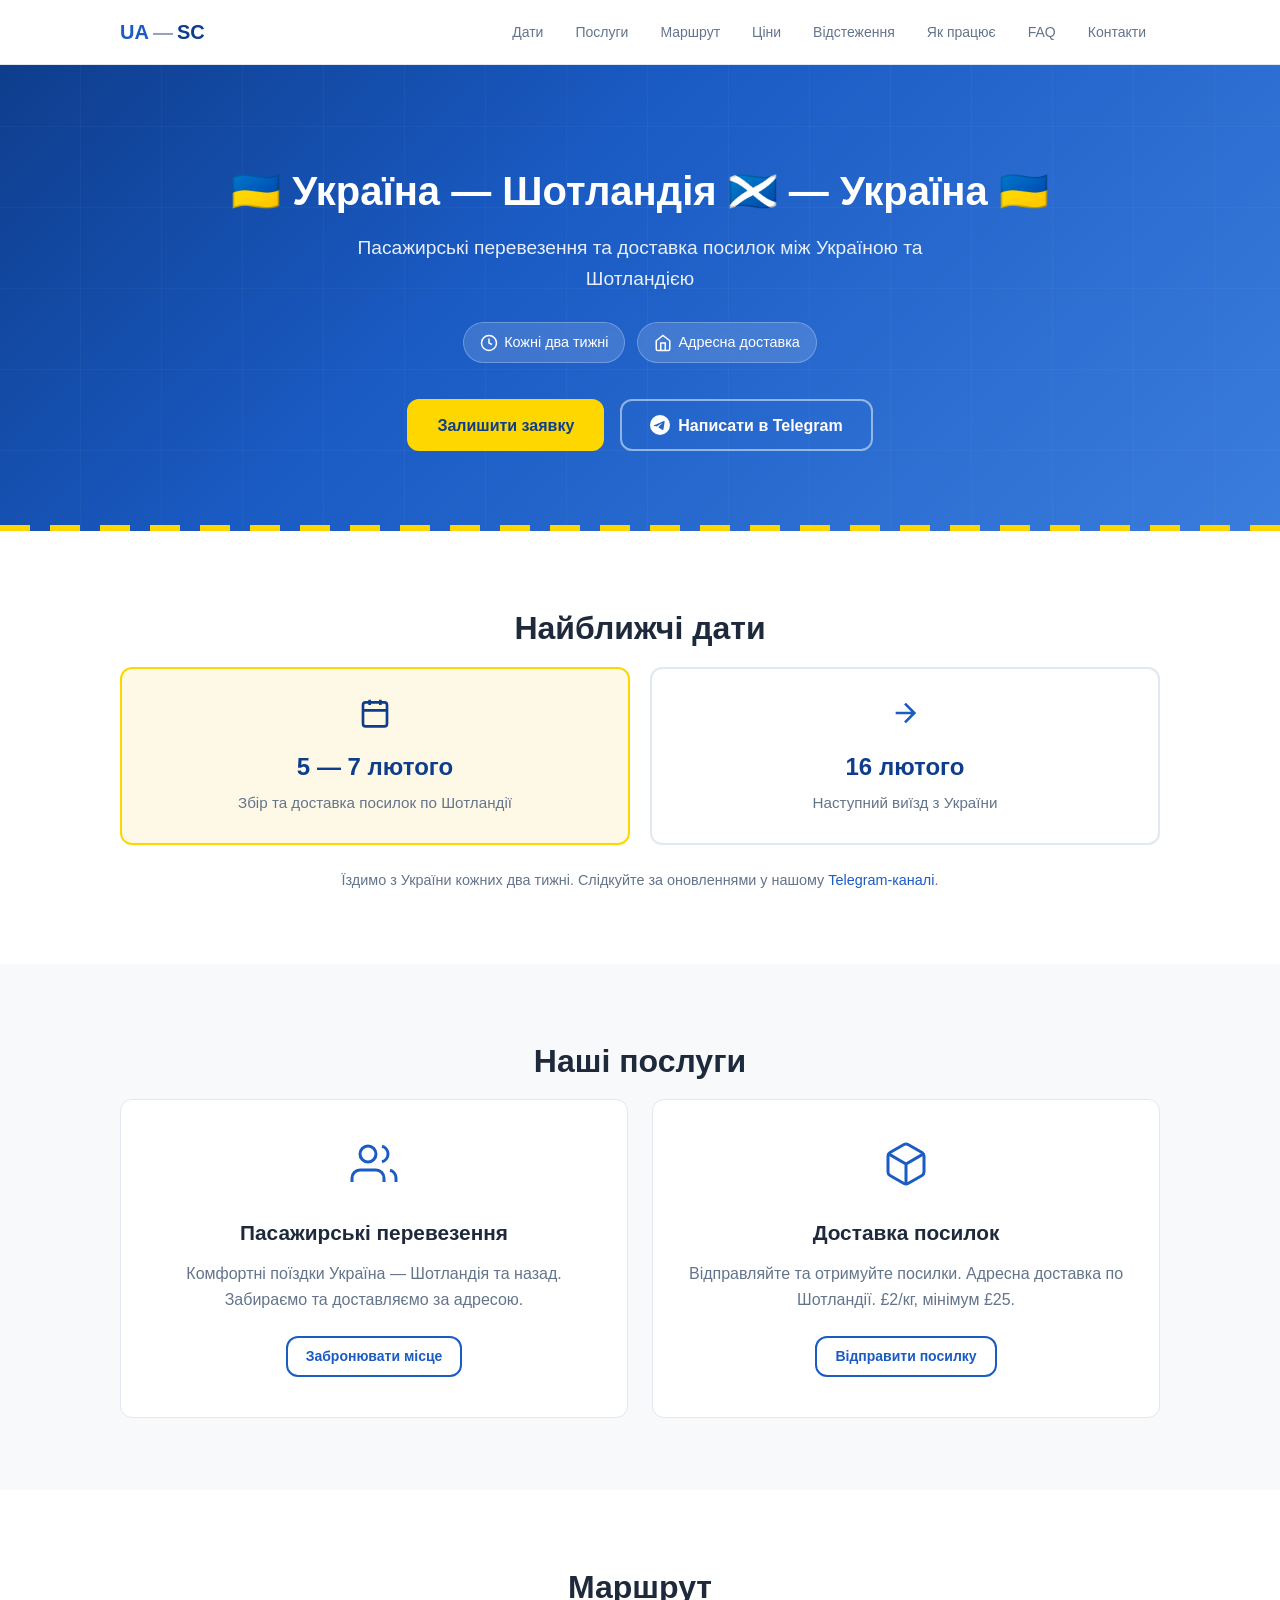
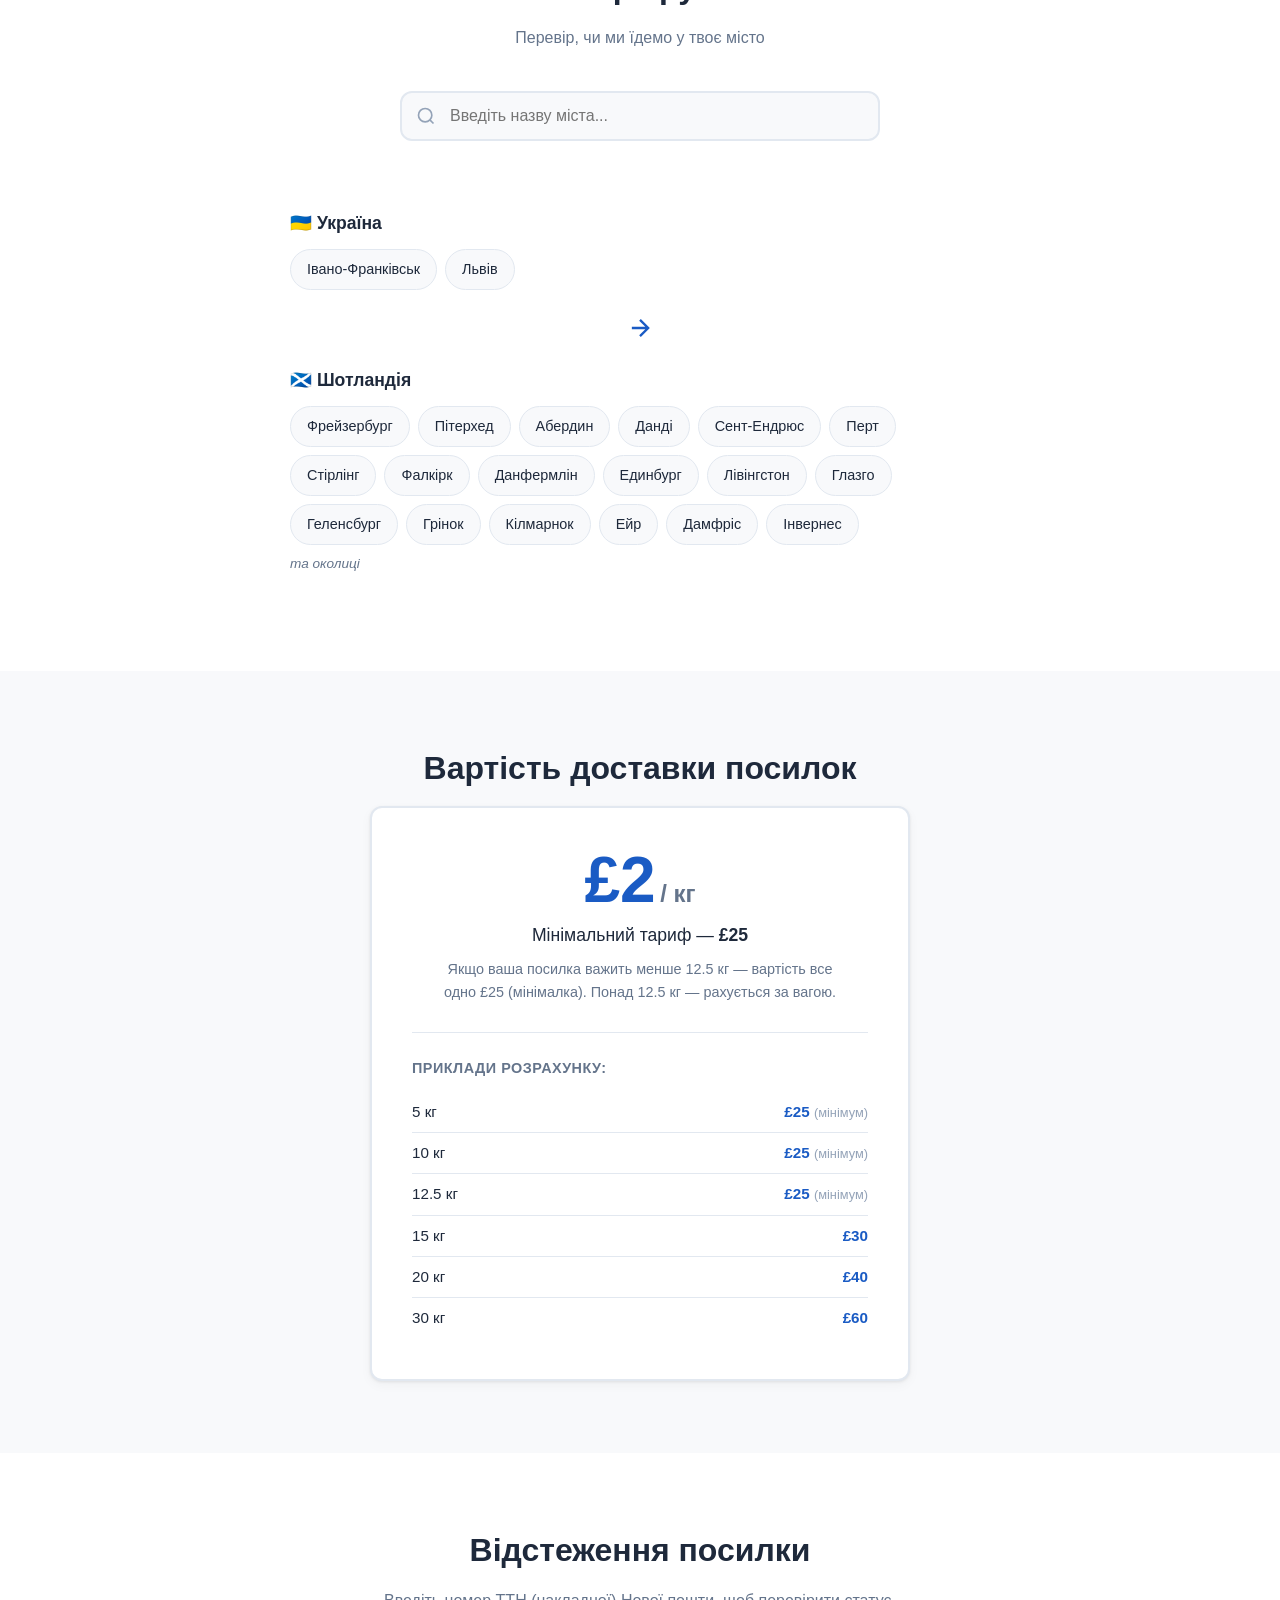
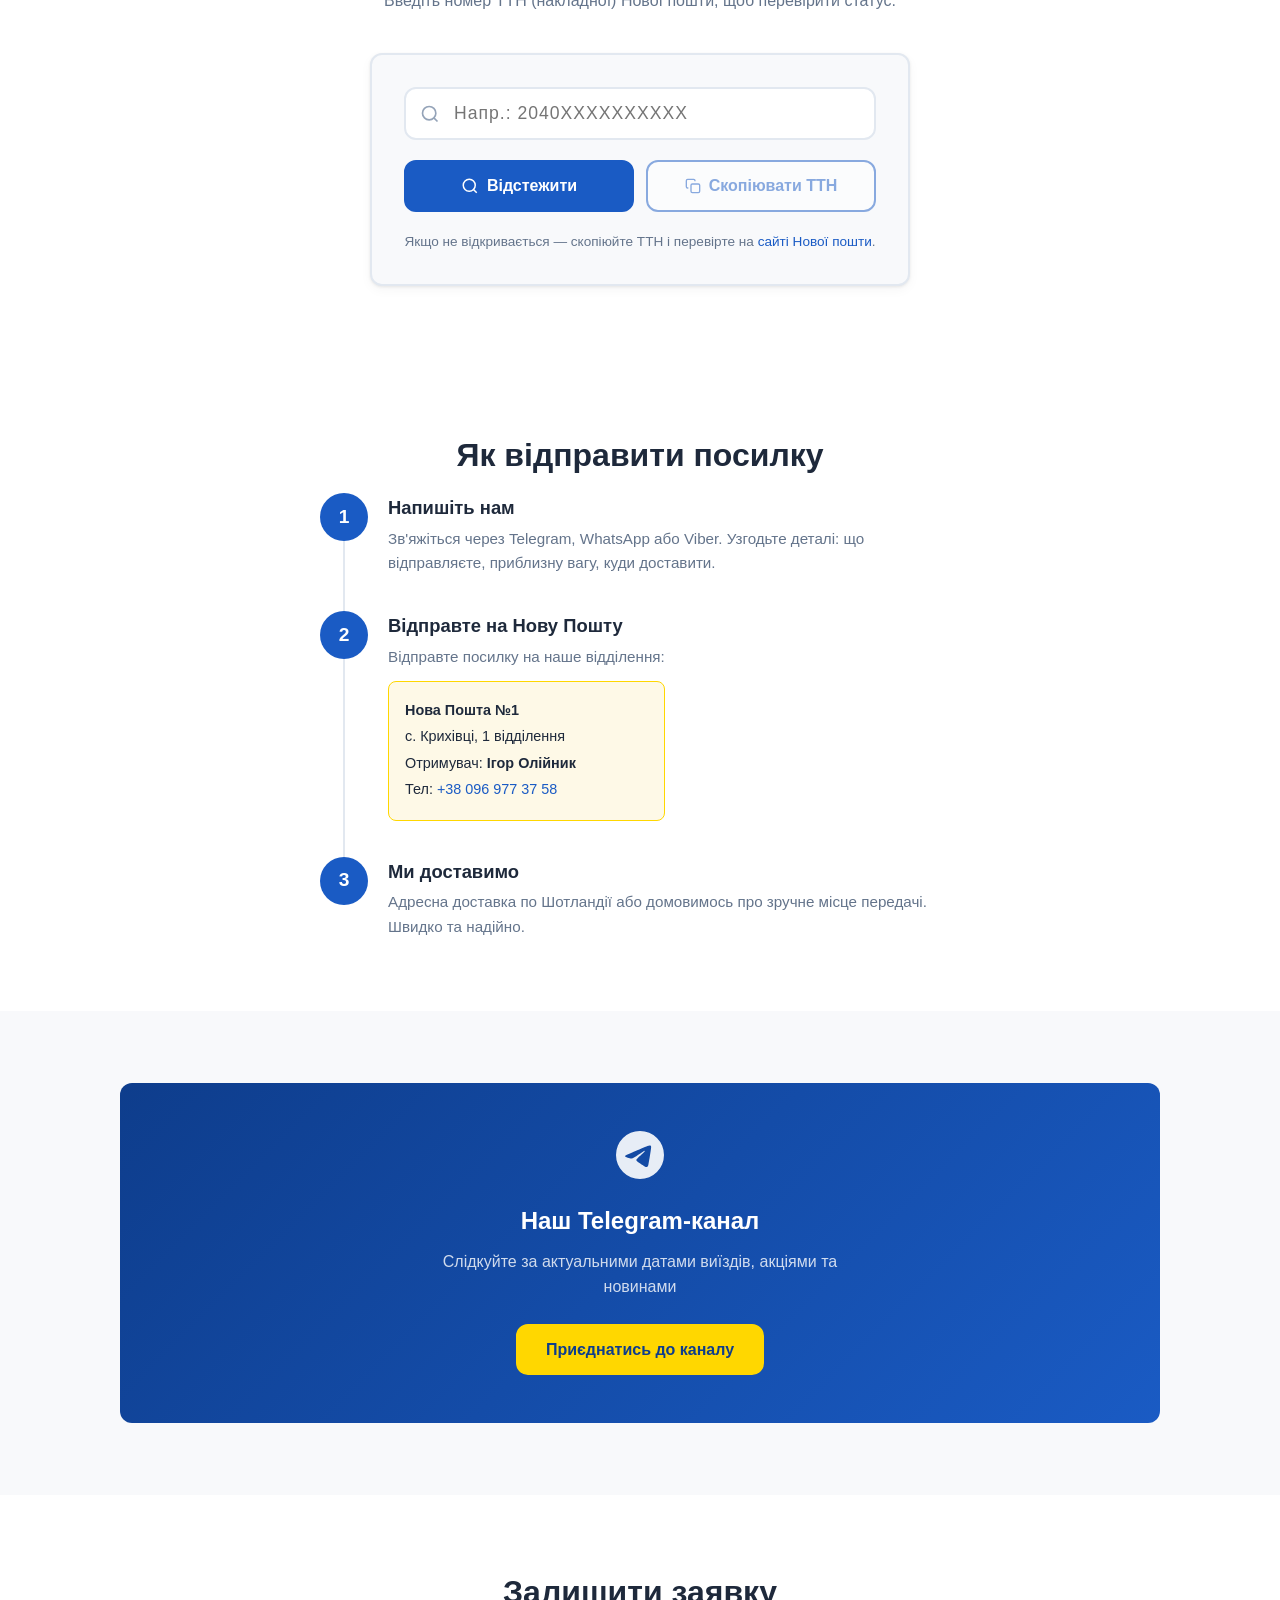
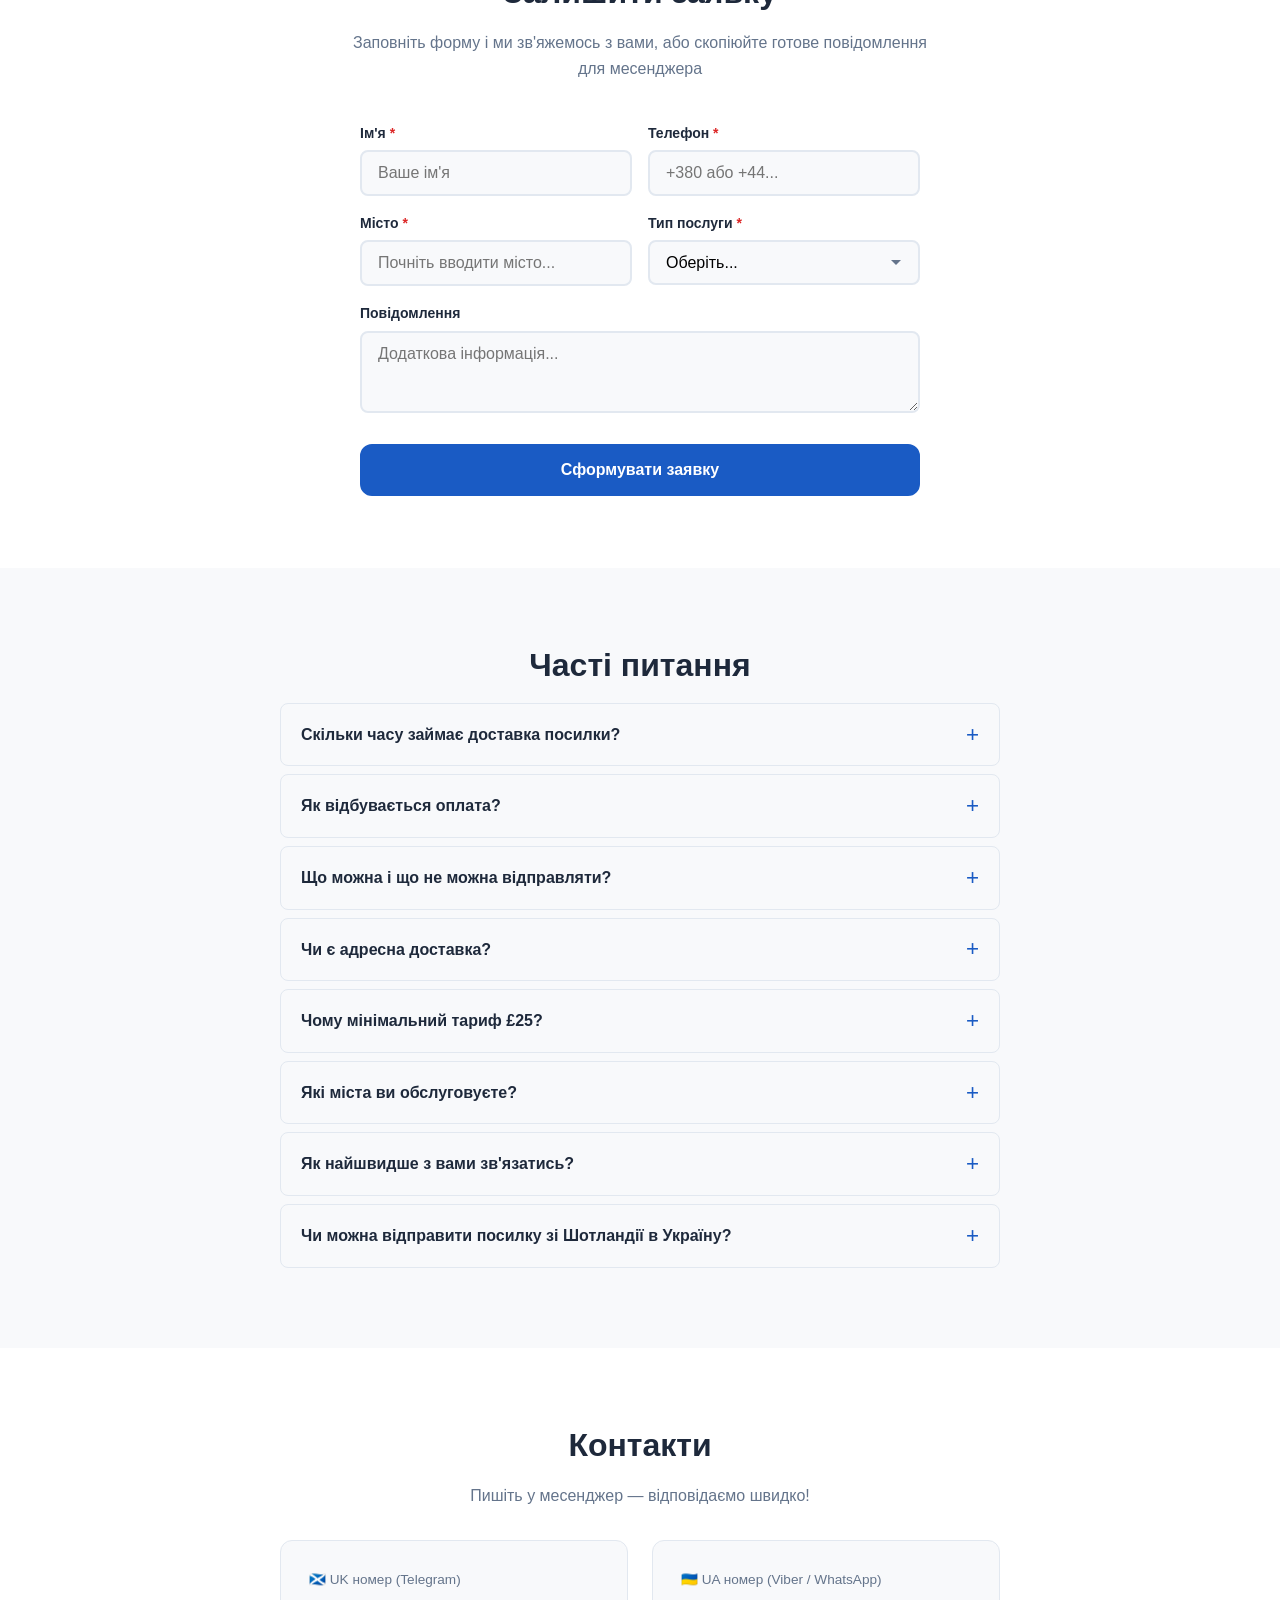
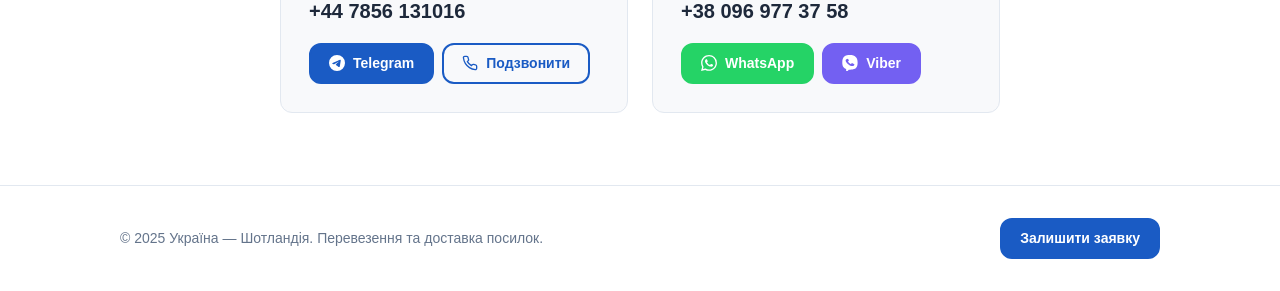
==== commit 7a892316: "Add city tag for Інвернес in index.html" ====
--- a/index.html
+++ b/index.html
@@ -166,6 +166,7 @@
               <span class="city-tag" data-city="Кілмарнок">Кілмарнок</span>
               <span class="city-tag" data-city="Ейр">Ейр</span>
               <span class="city-tag" data-city="Дамфріс">Дамфріс</span>
+              <span class="city-tag" data-city="Інвернес">Інвернес</span>
             </div>
             <p class="route__note">та околиці</p>
           </div>
--- a/style.css
+++ b/style.css
@@ -0,0 +1,1132 @@
+/* ===========================
+   CSS Variables & Reset
+   =========================== */
+:root {
+  --blue: #1a5bc4;
+  --blue-light: #3b7ddd;
+  --blue-dark: #0e3d8c;
+  --yellow: #ffd700;
+  --yellow-light: #fff3b0;
+  --yellow-soft: #fef9e7;
+  --bg: #f8f9fb;
+  --bg-white: #ffffff;
+  --text: #1e293b;
+  --text-light: #64748b;
+  --text-lighter: #94a3b8;
+  --border: #e2e8f0;
+  --success: #16a34a;
+  --whatsapp: #25d366;
+  --viber: #7360f2;
+  --radius: 12px;
+  --radius-sm: 8px;
+  --shadow: 0 1px 3px rgba(0,0,0,.08), 0 4px 12px rgba(0,0,0,.04);
+  --shadow-lg: 0 4px 24px rgba(0,0,0,.1);
+  --transition: .25s ease;
+  --container: 1080px;
+}
+
+*, *::before, *::after {
+  box-sizing: border-box;
+  margin: 0;
+  padding: 0;
+}
+
+html {
+  scroll-behavior: smooth;
+  -webkit-text-size-adjust: 100%;
+}
+
+body {
+  font-family: -apple-system, BlinkMacSystemFont, "Segoe UI", Roboto, "Helvetica Neue", Arial, sans-serif;
+  font-size: 16px;
+  line-height: 1.6;
+  color: var(--text);
+  background: var(--bg);
+  -webkit-font-smoothing: antialiased;
+}
+
+img { max-width: 100%; display: block; }
+a { color: var(--blue); text-decoration: none; transition: color var(--transition); }
+a:hover { color: var(--blue-dark); }
+ul { list-style: none; }
+
+/* Screen reader only */
+.sr-only {
+  position: absolute; width: 1px; height: 1px;
+  padding: 0; margin: -1px; overflow: hidden;
+  clip: rect(0,0,0,0); white-space: nowrap; border: 0;
+}
+
+/* ===========================
+   Container
+   =========================== */
+.container {
+  max-width: var(--container);
+  margin: 0 auto;
+  padding: 0 20px;
+}
+
+/* ===========================
+   Buttons
+   =========================== */
+.btn {
+  display: inline-flex;
+  align-items: center;
+  gap: 8px;
+  padding: 14px 28px;
+  font-size: 1rem;
+  font-weight: 600;
+  border: 2px solid transparent;
+  border-radius: var(--radius);
+  cursor: pointer;
+  transition: all var(--transition);
+  text-decoration: none;
+  font-family: inherit;
+  line-height: 1.2;
+  white-space: nowrap;
+}
+.btn:focus-visible {
+  outline: 3px solid var(--blue-light);
+  outline-offset: 2px;
+}
+.btn--primary {
+  background: var(--blue);
+  color: #fff;
+  border-color: var(--blue);
+}
+.btn--primary:hover {
+  background: var(--blue-dark);
+  border-color: var(--blue-dark);
+  color: #fff;
+  transform: translateY(-1px);
+  box-shadow: var(--shadow);
+}
+.btn--secondary {
+  background: var(--bg-white);
+  color: var(--blue);
+  border-color: var(--blue);
+}
+.btn--secondary:hover {
+  background: var(--blue);
+  color: #fff;
+  transform: translateY(-1px);
+}
+.btn--outline {
+  background: transparent;
+  color: var(--blue);
+  border-color: var(--blue);
+}
+.btn--outline:hover {
+  background: var(--blue);
+  color: #fff;
+}
+.btn--small {
+  padding: 10px 18px;
+  font-size: .875rem;
+}
+.btn--full {
+  width: 100%;
+  justify-content: center;
+}
+.btn--whatsapp {
+  background: var(--whatsapp);
+  color: #fff;
+  border-color: var(--whatsapp);
+}
+.btn--whatsapp:hover {
+  background: #1ebe57;
+  border-color: #1ebe57;
+  color: #fff;
+}
+.btn--viber {
+  background: var(--viber);
+  color: #fff;
+  border-color: var(--viber);
+}
+.btn--viber:hover {
+  background: #5a48d6;
+  border-color: #5a48d6;
+  color: #fff;
+}
+
+/* ===========================
+   Header
+   =========================== */
+.header {
+  position: sticky;
+  top: 0;
+  z-index: 100;
+  background: rgba(255,255,255,.95);
+  backdrop-filter: blur(10px);
+  border-bottom: 1px solid var(--border);
+}
+.header__inner {
+  display: flex;
+  align-items: center;
+  justify-content: space-between;
+  height: 64px;
+}
+.header__logo {
+  font-size: 1.25rem;
+  font-weight: 800;
+  text-decoration: none;
+  display: flex;
+  align-items: center;
+  gap: 4px;
+}
+.logo-ua { color: var(--blue); }
+.logo-divider { color: var(--text-lighter); }
+.logo-sc { color: var(--blue-dark); }
+
+.header__nav {
+  display: flex;
+  gap: 4px;
+}
+.nav-link {
+  padding: 8px 14px;
+  font-size: .875rem;
+  font-weight: 500;
+  color: var(--text-light);
+  border-radius: var(--radius-sm);
+  transition: all var(--transition);
+}
+.nav-link:hover {
+  color: var(--blue);
+  background: var(--yellow-soft);
+}
+
+/* Burger */
+.burger {
+  display: none;
+  flex-direction: column;
+  gap: 5px;
+  background: none;
+  border: none;
+  cursor: pointer;
+  padding: 8px;
+}
+.burger span {
+  display: block;
+  width: 24px;
+  height: 2px;
+  background: var(--text);
+  border-radius: 2px;
+  transition: all var(--transition);
+}
+.burger.active span:nth-child(1) { transform: rotate(45deg) translate(5px, 5px); }
+.burger.active span:nth-child(2) { opacity: 0; }
+.burger.active span:nth-child(3) { transform: rotate(-45deg) translate(5px, -5px); }
+
+@media (max-width: 768px) {
+  .burger { display: flex; }
+  .header__nav {
+    display: none;
+    position: absolute;
+    top: 64px;
+    left: 0;
+    right: 0;
+    background: var(--bg-white);
+    flex-direction: column;
+    padding: 12px 20px;
+    border-bottom: 1px solid var(--border);
+    box-shadow: var(--shadow);
+  }
+  .header__nav.open { display: flex; }
+  .nav-link { padding: 12px 8px; font-size: 1rem; }
+}
+
+/* ===========================
+   Section
+   =========================== */
+.section {
+  padding: 72px 0;
+}
+.section__title {
+  font-size: 2rem;
+  font-weight: 800;
+  text-align: center;
+  margin-bottom: 12px;
+  color: var(--text);
+}
+.section__subtitle {
+  text-align: center;
+  color: var(--text-light);
+  margin-bottom: 40px;
+  max-width: 600px;
+  margin-left: auto;
+  margin-right: auto;
+}
+
+/* ===========================
+   Hero
+   =========================== */
+.hero {
+  position: relative;
+  padding: 100px 0 80px;
+  overflow: hidden;
+  background: linear-gradient(135deg, #0e3d8c 0%, #1a5bc4 40%, #3b7ddd 100%);
+  color: #fff;
+}
+.hero__bg-decor {
+  position: absolute;
+  inset: 0;
+  background:
+    repeating-linear-gradient(
+      90deg,
+      transparent,
+      transparent 80px,
+      rgba(255,255,255,.03) 80px,
+      rgba(255,255,255,.03) 81px
+    ),
+    repeating-linear-gradient(
+      0deg,
+      transparent,
+      transparent 80px,
+      rgba(255,255,255,.03) 80px,
+      rgba(255,255,255,.03) 81px
+    );
+  pointer-events: none;
+}
+/* Road decoration */
+.hero__bg-decor::after {
+  content: '';
+  position: absolute;
+  bottom: 0;
+  left: 0;
+  right: 0;
+  height: 6px;
+  background: repeating-linear-gradient(90deg, var(--yellow) 0, var(--yellow) 30px, transparent 30px, transparent 50px);
+}
+
+.hero__inner {
+  position: relative;
+  text-align: center;
+}
+.hero__title {
+  font-size: 2.5rem;
+  font-weight: 800;
+  margin-bottom: 16px;
+  line-height: 1.3;
+}
+.hero__subtitle {
+  font-size: 1.2rem;
+  opacity: .9;
+  margin-bottom: 28px;
+  max-width: 600px;
+  margin-left: auto;
+  margin-right: auto;
+}
+.hero__badges {
+  display: flex;
+  justify-content: center;
+  gap: 12px;
+  flex-wrap: wrap;
+  margin-bottom: 36px;
+}
+.badge {
+  display: inline-flex;
+  align-items: center;
+  gap: 6px;
+  padding: 8px 16px;
+  background: rgba(255,255,255,.15);
+  border: 1px solid rgba(255,255,255,.25);
+  border-radius: 100px;
+  font-size: .9rem;
+  font-weight: 500;
+  backdrop-filter: blur(4px);
+}
+.badge__icon { flex-shrink: 0; }
+.hero__cta {
+  display: flex;
+  justify-content: center;
+  gap: 16px;
+  flex-wrap: wrap;
+}
+.hero .btn--primary {
+  background: var(--yellow);
+  color: var(--blue-dark);
+  border-color: var(--yellow);
+}
+.hero .btn--primary:hover {
+  background: #ffce00;
+  border-color: #ffce00;
+}
+.hero .btn--secondary {
+  background: transparent;
+  color: #fff;
+  border-color: rgba(255,255,255,.5);
+}
+.hero .btn--secondary:hover {
+  background: #fff;
+  color: var(--blue);
+  border-color: #fff;
+}
+
+@media (max-width: 600px) {
+  .hero { padding: 72px 0 60px; }
+  .hero__title { font-size: 1.75rem; }
+  .hero__subtitle { font-size: 1rem; }
+  .hero__cta { flex-direction: column; align-items: stretch; }
+  .hero__cta .btn { justify-content: center; }
+}
+
+/* ===========================
+   Dates
+   =========================== */
+.dates { background: var(--bg-white); }
+.dates__grid {
+  display: grid;
+  grid-template-columns: repeat(auto-fit, minmax(280px, 1fr));
+  gap: 20px;
+  margin-bottom: 24px;
+}
+.date-card {
+  padding: 28px;
+  border-radius: var(--radius);
+  border: 2px solid var(--border);
+  text-align: center;
+  transition: all var(--transition);
+}
+.date-card:hover {
+  border-color: var(--blue-light);
+  box-shadow: var(--shadow);
+}
+.date-card--accent {
+  border-color: var(--yellow);
+  background: var(--yellow-soft);
+}
+.date-card__icon {
+  margin-bottom: 12px;
+  color: var(--blue);
+}
+.date-card--accent .date-card__icon { color: var(--blue-dark); }
+.date-card__date {
+  font-size: 1.5rem;
+  font-weight: 800;
+  color: var(--blue-dark);
+  margin-bottom: 4px;
+}
+.date-card__desc {
+  color: var(--text-light);
+  font-size: .95rem;
+}
+.dates__note {
+  text-align: center;
+  color: var(--text-light);
+  font-size: .9rem;
+}
+
+/* ===========================
+   Services
+   =========================== */
+.services__grid {
+  display: grid;
+  grid-template-columns: repeat(auto-fit, minmax(300px, 1fr));
+  gap: 24px;
+}
+.service-card {
+  background: var(--bg-white);
+  border-radius: var(--radius);
+  padding: 40px 32px;
+  text-align: center;
+  border: 1px solid var(--border);
+  transition: all var(--transition);
+}
+.service-card:hover {
+  transform: translateY(-4px);
+  box-shadow: var(--shadow-lg);
+}
+.service-card__icon {
+  color: var(--blue);
+  margin-bottom: 20px;
+}
+.service-card__title {
+  font-size: 1.3rem;
+  font-weight: 700;
+  margin-bottom: 12px;
+}
+.service-card__text {
+  color: var(--text-light);
+  margin-bottom: 24px;
+  line-height: 1.6;
+}
+
+/* ===========================
+   Route
+   =========================== */
+.route { background: var(--bg-white); }
+
+.route__search {
+  max-width: 480px;
+  margin: 0 auto 40px;
+}
+.search-input-wrap {
+  position: relative;
+}
+.search-icon {
+  position: absolute;
+  left: 16px;
+  top: 50%;
+  transform: translateY(-50%);
+  color: var(--text-lighter);
+  pointer-events: none;
+}
+.search-input {
+  width: 100%;
+  padding: 14px 16px 14px 48px;
+  border: 2px solid var(--border);
+  border-radius: var(--radius);
+  font-size: 1rem;
+  font-family: inherit;
+  transition: border-color var(--transition);
+  background: var(--bg);
+}
+.search-input:focus {
+  outline: none;
+  border-color: var(--blue);
+  background: var(--bg-white);
+}
+.route__search-result {
+  margin-top: 8px;
+  font-size: .9rem;
+  min-height: 1.4em;
+}
+.route__search-result--found { color: var(--success); font-weight: 600; }
+.route__search-result--not-found { color: #dc2626; }
+
+.route__map {
+  position: relative;
+  max-width: 700px;
+  margin: 0 auto;
+}
+.route__section {
+  margin-bottom: 24px;
+}
+.route__section-title {
+  font-size: 1.1rem;
+  font-weight: 700;
+  margin-bottom: 12px;
+}
+.route__arrow {
+  text-align: center;
+  color: var(--blue);
+  margin: 8px 0 16px;
+}
+.route__cities {
+  display: flex;
+  flex-wrap: wrap;
+  gap: 8px;
+}
+.city-tag {
+  padding: 8px 16px;
+  background: var(--bg);
+  border: 1px solid var(--border);
+  border-radius: 100px;
+  font-size: .9rem;
+  transition: all var(--transition);
+}
+.city-tag.highlight {
+  background: var(--yellow);
+  border-color: var(--yellow);
+  color: var(--blue-dark);
+  font-weight: 600;
+  transform: scale(1.05);
+}
+.route__note {
+  margin-top: 8px;
+  color: var(--text-light);
+  font-size: .85rem;
+  font-style: italic;
+}
+
+/* ===========================
+   Pricing
+   =========================== */
+.pricing__card {
+  max-width: 540px;
+  margin: 0 auto;
+  background: var(--bg-white);
+  border-radius: var(--radius);
+  padding: 40px;
+  text-align: center;
+  border: 2px solid var(--border);
+  box-shadow: var(--shadow);
+}
+.pricing__main {
+  margin-bottom: 8px;
+}
+.pricing__value {
+  font-size: 4rem;
+  font-weight: 800;
+  color: var(--blue);
+  line-height: 1;
+}
+.pricing__unit {
+  font-size: 1.5rem;
+  color: var(--text-light);
+  font-weight: 600;
+}
+.pricing__min {
+  font-size: 1.1rem;
+  margin-bottom: 8px;
+  color: var(--text);
+}
+.pricing__explain {
+  color: var(--text-light);
+  font-size: .9rem;
+  margin-bottom: 28px;
+  max-width: 420px;
+  margin-left: auto;
+  margin-right: auto;
+}
+.pricing__examples {
+  text-align: left;
+  border-top: 1px solid var(--border);
+  padding-top: 24px;
+}
+.pricing__examples-title {
+  font-size: .9rem;
+  font-weight: 700;
+  margin-bottom: 12px;
+  color: var(--text-light);
+  text-transform: uppercase;
+  letter-spacing: .5px;
+}
+.pricing__example {
+  display: flex;
+  justify-content: space-between;
+  padding: 8px 0;
+  border-bottom: 1px solid var(--border);
+  font-size: .95rem;
+}
+.pricing__example:last-child { border-bottom: none; }
+.pricing__example-price {
+  font-weight: 700;
+  color: var(--blue);
+}
+.pricing__example-price small {
+  font-weight: 400;
+  color: var(--text-lighter);
+  font-size: .8rem;
+}
+
+/* ===========================
+   Tracking
+   =========================== */
+.tracking { background: var(--bg-white); }
+
+.tracking-card {
+  max-width: 540px;
+  margin: 0 auto;
+  background: var(--bg);
+  border-radius: var(--radius);
+  padding: 32px;
+  border: 2px solid var(--border);
+  box-shadow: var(--shadow);
+}
+
+.tracking-input-wrap {
+  position: relative;
+  margin-bottom: 20px;
+}
+
+.tracking-input-icon {
+  position: absolute;
+  left: 16px;
+  top: 50%;
+  transform: translateY(-50%);
+  color: var(--text-lighter);
+  pointer-events: none;
+}
+
+.tracking-input {
+  width: 100%;
+  padding: 14px 16px 14px 48px;
+  border: 2px solid var(--border);
+  border-radius: var(--radius);
+  font-size: 1.1rem;
+  font-family: inherit;
+  letter-spacing: 1px;
+  transition: border-color var(--transition);
+  background: var(--bg-white);
+}
+
+.tracking-input:focus {
+  outline: none;
+  border-color: var(--blue);
+}
+
+.tracking-input.error {
+  border-color: #dc2626;
+}
+
+.tracking-actions {
+  display: flex;
+  gap: 12px;
+  margin-bottom: 20px;
+}
+
+.tracking-actions .btn {
+  flex: 1;
+  justify-content: center;
+}
+
+.tracking-actions .btn:disabled {
+  opacity: .5;
+  cursor: not-allowed;
+  transform: none;
+}
+
+.tracking-actions .btn:disabled:hover {
+  transform: none;
+  box-shadow: none;
+}
+
+.tracking-note {
+  font-size: .85rem;
+  color: var(--text-light);
+  text-align: center;
+  line-height: 1.5;
+}
+
+@media (max-width: 480px) {
+  .tracking-card { padding: 24px 20px; }
+  .tracking-actions { flex-direction: column; }
+}
+
+/* ===========================
+   How It Works
+   =========================== */
+.how-it-works { background: var(--bg-white); }
+.steps {
+  max-width: 640px;
+  margin: 0 auto;
+}
+.step {
+  display: flex;
+  gap: 20px;
+  margin-bottom: 36px;
+  position: relative;
+}
+.step:last-child { margin-bottom: 0; }
+/* Connector line */
+.step:not(:last-child)::after {
+  content: '';
+  position: absolute;
+  left: 23px;
+  top: 48px;
+  bottom: -36px;
+  width: 2px;
+  background: var(--border);
+}
+.step__number {
+  flex-shrink: 0;
+  width: 48px;
+  height: 48px;
+  border-radius: 50%;
+  background: var(--blue);
+  color: #fff;
+  font-size: 1.2rem;
+  font-weight: 800;
+  display: flex;
+  align-items: center;
+  justify-content: center;
+  position: relative;
+  z-index: 1;
+}
+.step__title {
+  font-size: 1.15rem;
+  font-weight: 700;
+  margin-bottom: 4px;
+}
+.step__text {
+  color: var(--text-light);
+  font-size: .95rem;
+}
+
+/* Nova Poshta card */
+.np-card {
+  margin-top: 12px;
+  padding: 16px;
+  background: var(--yellow-soft);
+  border: 1px solid var(--yellow);
+  border-radius: var(--radius-sm);
+  font-size: .9rem;
+  line-height: 1.7;
+}
+.np-card p { margin-bottom: 2px; }
+
+/* ===========================
+   Telegram Channel
+   =========================== */
+.tg-channel__card {
+  text-align: center;
+  padding: 48px 32px;
+  background: linear-gradient(135deg, #0e3d8c 0%, #1a5bc4 100%);
+  border-radius: var(--radius);
+  color: #fff;
+}
+.tg-channel__icon {
+  margin-bottom: 16px;
+  opacity: .9;
+}
+.tg-channel__title {
+  font-size: 1.5rem;
+  font-weight: 800;
+  margin-bottom: 8px;
+}
+.tg-channel__text {
+  opacity: .8;
+  margin-bottom: 24px;
+  max-width: 400px;
+  margin-left: auto;
+  margin-right: auto;
+}
+.tg-channel__card .btn--primary {
+  background: var(--yellow);
+  color: var(--blue-dark);
+  border-color: var(--yellow);
+}
+.tg-channel__card .btn--primary:hover {
+  background: #ffce00;
+  border-color: #ffce00;
+}
+
+/* ===========================
+   Contact Form
+   =========================== */
+.contact-form-section { background: var(--bg-white); }
+.form {
+  max-width: 560px;
+  margin: 0 auto;
+  display: grid;
+  grid-template-columns: 1fr 1fr;
+  gap: 16px;
+}
+.form__group--full { grid-column: 1 / -1; }
+.form__label {
+  display: block;
+  font-size: .875rem;
+  font-weight: 600;
+  margin-bottom: 6px;
+  color: var(--text);
+}
+.req { color: #dc2626; }
+.form__input {
+  width: 100%;
+  padding: 12px 16px;
+  border: 2px solid var(--border);
+  border-radius: var(--radius-sm);
+  font-size: 1rem;
+  font-family: inherit;
+  transition: border-color var(--transition);
+  background: var(--bg);
+}
+.form__input:focus {
+  outline: none;
+  border-color: var(--blue);
+  background: var(--bg-white);
+}
+.form__input.error {
+  border-color: #dc2626;
+}
+.form__select {
+  appearance: none;
+  background-image: url("data:image/svg+xml,%3Csvg xmlns='http://www.w3.org/2000/svg' width='12' height='12' viewBox='0 0 12 12'%3E%3Cpath fill='%2364748b' d='M6 8L1 3h10z'/%3E%3C/svg%3E");
+  background-repeat: no-repeat;
+  background-position: right 16px center;
+  padding-right: 40px;
+}
+.form__textarea { resize: vertical; min-height: 80px; }
+.form .btn--full { grid-column: 1 / -1; margin-top: 8px; }
+
+/* Autocomplete */
+.autocomplete-wrap { position: relative; }
+.autocomplete-list {
+  position: absolute;
+  top: 100%;
+  left: 0;
+  right: 0;
+  background: var(--bg-white);
+  border: 2px solid var(--blue);
+  border-top: none;
+  border-radius: 0 0 var(--radius-sm) var(--radius-sm);
+  max-height: 200px;
+  overflow-y: auto;
+  z-index: 50;
+  display: none;
+}
+.autocomplete-list.open { display: block; }
+.autocomplete-list li {
+  padding: 10px 16px;
+  cursor: pointer;
+  font-size: .95rem;
+  transition: background var(--transition);
+}
+.autocomplete-list li:hover,
+.autocomplete-list li.active {
+  background: var(--yellow-soft);
+  color: var(--blue-dark);
+}
+
+@media (max-width: 600px) {
+  .form { grid-template-columns: 1fr; }
+}
+
+/* ===========================
+   FAQ
+   =========================== */
+.faq__list {
+  max-width: 720px;
+  margin: 0 auto;
+}
+.faq__item {
+  border: 1px solid var(--border);
+  border-radius: var(--radius-sm);
+  margin-bottom: 8px;
+  overflow: hidden;
+  transition: all var(--transition);
+}
+.faq__item[open] {
+  border-color: var(--blue-light);
+  box-shadow: var(--shadow);
+}
+.faq__question {
+  padding: 18px 48px 18px 20px;
+  font-weight: 600;
+  cursor: pointer;
+  position: relative;
+  list-style: none;
+  font-size: 1rem;
+  transition: color var(--transition);
+}
+.faq__question::-webkit-details-marker { display: none; }
+.faq__question::after {
+  content: '+';
+  position: absolute;
+  right: 20px;
+  top: 50%;
+  transform: translateY(-50%);
+  font-size: 1.4rem;
+  color: var(--blue);
+  font-weight: 300;
+  transition: transform var(--transition);
+}
+.faq__item[open] .faq__question::after {
+  content: '−';
+}
+.faq__question:hover { color: var(--blue); }
+.faq__answer {
+  padding: 0 20px 18px;
+  color: var(--text-light);
+  line-height: 1.7;
+  font-size: .95rem;
+}
+
+/* ===========================
+   Contacts
+   =========================== */
+.contacts { background: var(--bg-white); }
+.contacts__note {
+  text-align: center;
+  color: var(--text-light);
+  margin-bottom: 32px;
+}
+.contacts__grid {
+  display: grid;
+  grid-template-columns: repeat(auto-fit, minmax(300px, 1fr));
+  gap: 24px;
+  max-width: 720px;
+  margin: 0 auto;
+}
+.contact-card {
+  padding: 28px;
+  border-radius: var(--radius);
+  border: 1px solid var(--border);
+  background: var(--bg);
+}
+.contact-card__label {
+  font-size: .85rem;
+  color: var(--text-light);
+  margin-bottom: 4px;
+}
+.contact-card__value {
+  font-size: 1.25rem;
+  font-weight: 700;
+  margin-bottom: 16px;
+}
+.contact-card__value a { color: var(--text); }
+.contact-card__value a:hover { color: var(--blue); }
+.contact-card__actions {
+  display: flex;
+  gap: 8px;
+  flex-wrap: wrap;
+}
+
+/* ===========================
+   Footer
+   =========================== */
+.footer {
+  padding: 32px 0;
+  border-top: 1px solid var(--border);
+  background: var(--bg-white);
+}
+.footer__inner {
+  display: flex;
+  align-items: center;
+  justify-content: space-between;
+  flex-wrap: wrap;
+  gap: 16px;
+}
+.footer__copy {
+  color: var(--text-light);
+  font-size: .875rem;
+}
+
+/* ===========================
+   Sticky Mobile Bar
+   =========================== */
+.sticky-bar {
+  display: none;
+  position: fixed;
+  bottom: 0;
+  left: 0;
+  right: 0;
+  z-index: 90;
+  background: var(--bg-white);
+  border-top: 1px solid var(--border);
+  box-shadow: 0 -4px 16px rgba(0,0,0,.08);
+  padding: 8px 12px;
+  gap: 8px;
+}
+.sticky-bar__btn {
+  flex: 1;
+  display: flex;
+  flex-direction: column;
+  align-items: center;
+  gap: 4px;
+  padding: 8px 4px;
+  border: none;
+  border-radius: var(--radius-sm);
+  font-size: .7rem;
+  font-weight: 600;
+  font-family: inherit;
+  cursor: pointer;
+  text-decoration: none;
+  transition: all var(--transition);
+  color: #fff;
+}
+.sticky-bar__btn--tg { background: #229ED9; }
+.sticky-bar__btn--wa { background: var(--whatsapp); }
+.sticky-bar__btn--form { background: var(--blue); }
+.sticky-bar__btn:active { transform: scale(.95); }
+
+@media (max-width: 768px) {
+  .sticky-bar { display: flex; }
+  /* Add bottom padding to body so sticky bar doesn't cover content */
+  body { padding-bottom: 76px; }
+  .footer { padding-bottom: 80px; }
+}
+
+/* ===========================
+   Toast
+   =========================== */
+.toast {
+  position: fixed;
+  bottom: 100px;
+  left: 50%;
+  transform: translateX(-50%) translateY(20px);
+  background: var(--text);
+  color: #fff;
+  padding: 14px 28px;
+  border-radius: var(--radius);
+  font-size: .95rem;
+  font-weight: 500;
+  opacity: 0;
+  pointer-events: none;
+  transition: all .3s ease;
+  z-index: 200;
+  max-width: 90vw;
+  text-align: center;
+}
+.toast.show {
+  opacity: 1;
+  transform: translateX(-50%) translateY(0);
+}
+
+/* ===========================
+   Modal
+   =========================== */
+.modal-overlay {
+  position: fixed;
+  inset: 0;
+  background: rgba(0,0,0,.5);
+  z-index: 150;
+  display: flex;
+  align-items: center;
+  justify-content: center;
+  padding: 20px;
+  opacity: 0;
+  transition: opacity .3s ease;
+}
+.modal-overlay:not([hidden]) {
+  opacity: 1;
+}
+.modal-overlay[hidden] {
+  display: none;
+}
+.modal {
+  background: var(--bg-white);
+  border-radius: var(--radius);
+  padding: 32px;
+  max-width: 520px;
+  width: 100%;
+  max-height: 80vh;
+  overflow-y: auto;
+  position: relative;
+  box-shadow: var(--shadow-lg);
+}
+.modal__close {
+  position: absolute;
+  top: 12px;
+  right: 16px;
+  background: none;
+  border: none;
+  font-size: 1.8rem;
+  cursor: pointer;
+  color: var(--text-light);
+  line-height: 1;
+  transition: color var(--transition);
+}
+.modal__close:hover { color: var(--text); }
+.modal__title {
+  font-size: 1.3rem;
+  font-weight: 700;
+  margin-bottom: 8px;
+}
+.modal__subtitle {
+  color: var(--text-light);
+  font-size: .9rem;
+  margin-bottom: 20px;
+}
+.modal__message {
+  background: var(--bg);
+  border: 1px solid var(--border);
+  border-radius: var(--radius-sm);
+  padding: 16px;
+  font-size: .9rem;
+  white-space: pre-line;
+  margin-bottom: 20px;
+  max-height: 200px;
+  overflow-y: auto;
+  line-height: 1.6;
+}
+.modal__actions {
+  display: flex;
+  flex-wrap: wrap;
+  gap: 8px;
+}
+
+@media (max-width: 480px) {
+  .modal { padding: 24px 20px; }
+}
